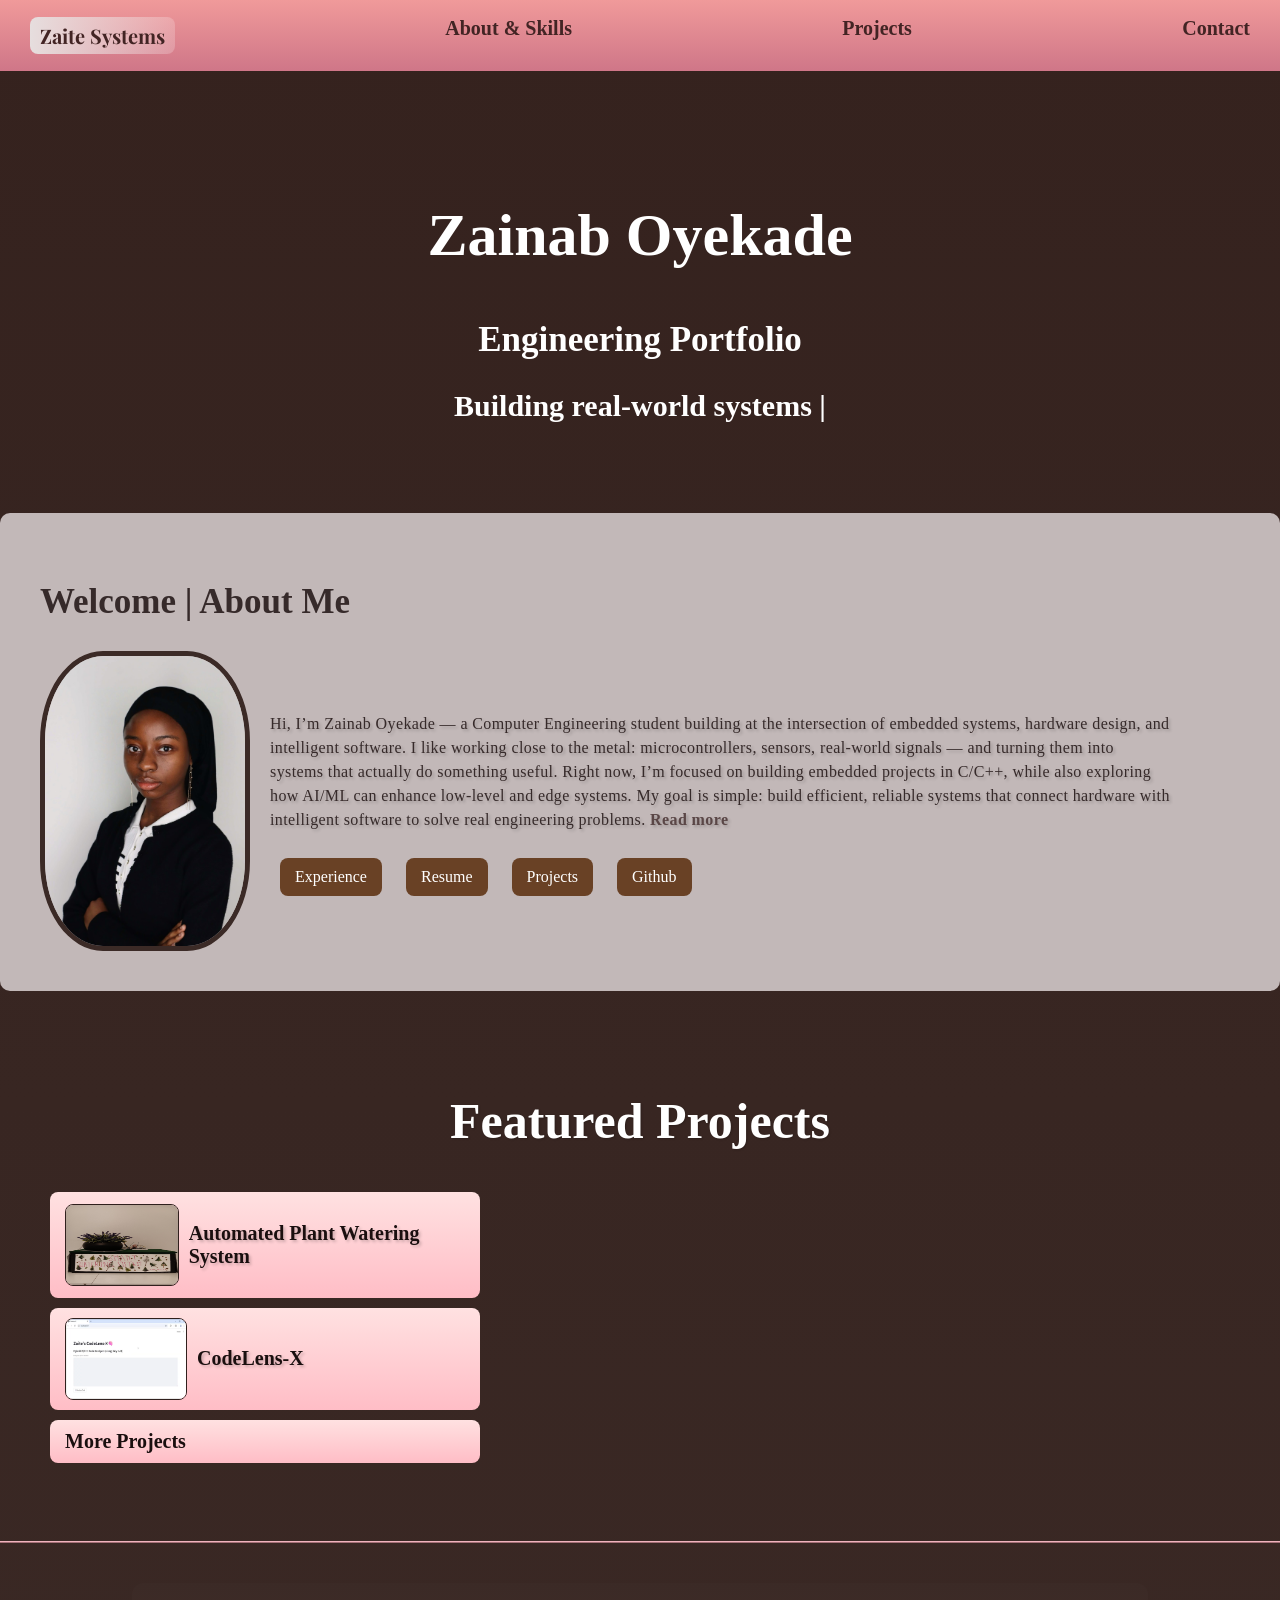
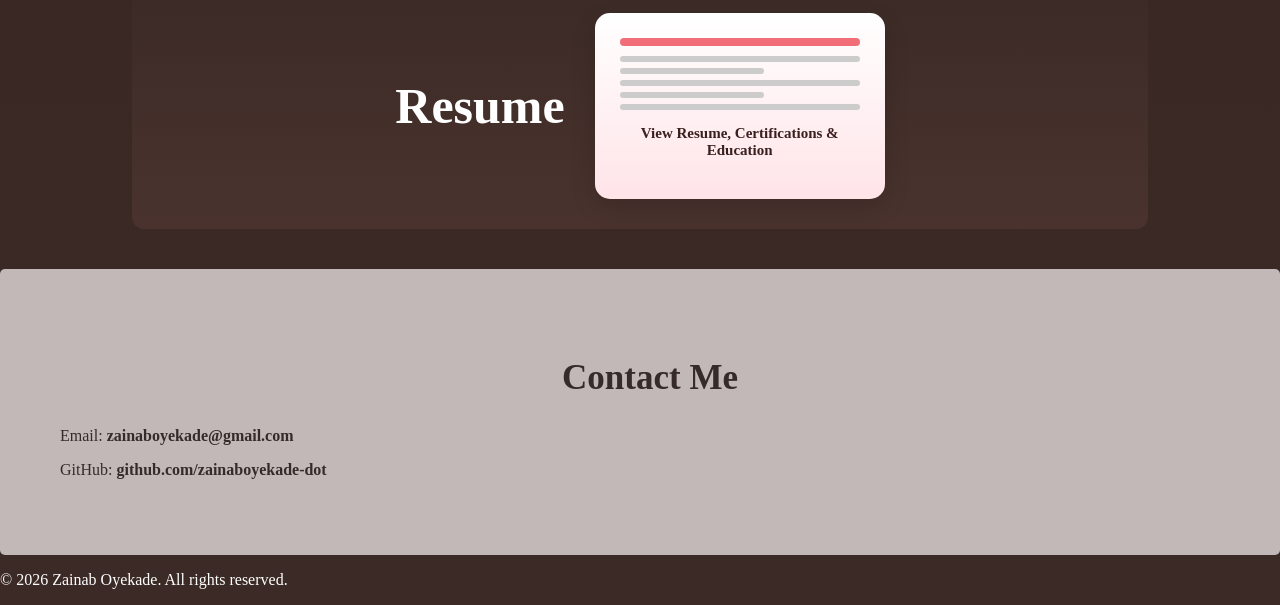
==== index.html @ 5d4d3b0e "Initial portfolio upload" ====
<!DOCTYPE html>
<html lang="en">

<head>
    <title>Zainab Oyekade | Portfolio</title>
    <link rel="stylesheet" href="style.css">
    <link href="https://fonts.googleapis.com/css2?family=Playfair+Display&family=Poppins&display=swap" rel="stylesheet">
</head>

<body>
    <nav class="navbar">
        <a href="index.html" class="brand">Zaite Systems</a>
        <a href="about.html">About & Skills</a>
        <a href="projects.html">Projects</a>
        <a href="#contact">Contact</a>
    </nav>

    <section class="hero">
        <h1>Zainab Oyekade</h1>
        <h2>Engineering Portfolio</h2>
        <h1 id="typedText"></h1>
    </section>

    <section class="box2">
        <h2 class="shead">Welcome | About Me</h2>

        <div class="about-content">
            <img id="headshot" src="images/Headshot 1.jpg" alt="Zainab Oyekade" width="200">

            <div class="about-text">
                <p class="p-a-list">
                    Hi, I’m Zainab Oyekade — a Computer Engineering student building at the intersection of embedded
                    systems, hardware
                    design, and intelligent software.

                    I like working close to the metal: microcontrollers, sensors, real-world signals — and turning them
                    into systems
                    that actually do something useful.

                    Right now, I’m focused on building embedded projects in C/C++, while also exploring how AI/ML can
                    enhance low-level
                    and edge systems.

                    My goal is simple: build efficient, reliable systems that connect hardware with intelligent software
                    to solve real
                    engineering problems.

                    <a class="link" href="about.html">Read more</a>
                </p>

                <!-- <button class="btn">More</button> make it 
                 a link instead after writing the description! -->

                <a href="about.html#exp-jump" class="btn">Experience</a>
                <!-- relevant jobs/internships/hackathons -->

                <a href="resume.html" class="btn">Resume</a>

                <a href="projects.html" class="btn">Projects</a>

                <a href="https://github.com/zainaboyekade-dot" target="_blank" class="btn">Github</a>

                <!--REMEMBER TO UNCOMMENT THE LINKEDIN LINK-->
                <!-- <a href="https://linkedin.com/in/zainaboyekade" target="_blank" class="btn">LinkedIn</a> -->

            </div>
        </div>

    </section>

    <section>
        <h2 class="projects">Featured Projects</h2>

        <a href="project1.html" class="prj-btn">
            <img src="images/full iot picture.jpg" alt="Project Image">
            <p>Automated Plant Watering System</p>
        </a>

        <a href="project2.html" class="prj-btn">
            <img src="images/codelens-x.png" alt="Project Image">
            <p>CodeLens-X</p>
        </a>
        <a href="projects.html#more-projects" class="prj-btn">More Projects</a>
    </section>

    <hr>

    <section class="box3">
        <h2 class="resume">Resume</h2>

        <a href="resume.html" class="resume-card">
            <div class="doc-preview">
                <div class="line"></div>
                <div class="line short"></div>
                <div class="line"></div>
                <div class="line short"></div>
                <div class="line"></div>
            </div>

            <p class="resume-text">View Resume, Certifications & Education</p>
        </a>
    </section>

    <section class="c-info" id="contact">
        <h2 class="c-head">Contact Me</h2>
        <p>Email: <a class="clink" href="mailto:zainaboyekade@gmail.com">zainaboyekade@gmail.com</a></p>
        <p>GitHub: <a class="clink" href="https://github.com/zainaboyekade-dot"
                target="_blank">github.com/zainaboyekade-dot</a></p>
    </section>

    <footer>
        <p> &copy; 2026 Zainab Oyekade. All rights reserved.</p>
    </footer>
    <script src="script.js" defer></script>
</body>

</html>
---- style.css ----
.brand {
    font-family: 'Playfair Display', serif;
    font-size: 26px;
    font-weight: 600;
    padding: 5px 10px;
    border-radius: 8px;
    background: linear-gradient(90deg, rgb(230, 222, 222), rgba(255, 255, 255, 0.2));
}

.navbar a:hover {
    color: rgb(131, 29, 29);
    background: linear-gradient(90deg, whitesmoke, rgba(242, 199, 199, 0.2));
    padding: 5px 10px;
    border-radius: 8px;
}

body {
    margin: 0;
    padding: 0;
    background: linear-gradient(180deg, #35221e, #3B2A26);
    color: white;
}

.navbar {
    background: linear-gradient(180deg, rgb(240, 154, 154), rgb(207, 118, 136));
    padding: 15px;
    display: flex;
    justify-content: space-between;
    position: sticky;
    top: 0;
}

.navbar a {
    color: rgb(66, 36, 36);
    text-decoration: none;
    margin: 2px 15px;
    font-weight: bold;
    font-size: 20px;
    transition: 0.3s;
}

.hero {
    text-align: center;
    padding: 80px;
}

.hero h1 {
    font-size: 60px;
}

.about-content {
    display: flex;
    align-items: center;
    gap: 20px;
}

.link {
    color: rgb(90, 70, 70);
    text-decoration: none;
    font-weight: bold;
}

.link:hover {
    color: rgb(125, 23, 23);
    text-decoration: underline;
}

.box2 #headshot {
    border: #3B2A26 solid 5px;
    border-radius: 30%;
}

.box2 {
    background-color: rgb(194, 184, 184);
    color: rgb(54, 42, 42);
    padding: 40px;
    margin: auto;
    border-radius: 10px;
}

.box2 p {
    margin-right: 70px;
}

h2 {
    font-size: 35px;
}

.box2 h3 {
    font-size: 20px;
}

section {
    padding: 60px 40px;
}

.btn {
    display: inline-block;
    margin: 10px;
    padding: 10px 15px;
    text-align: center;
    background-color: #694125;
    color: white;
    border-radius: 8px;
    cursor: pointer;
    transition: 0.3s;
    text-decoration: none;
}

.btn:hover {
    background-color: #8a5732;
    transform: scale(1.05);
}

hr {
    border: 0;
    height: 2.5px;
    background: linear-gradient(180deg, rgb(247, 222, 222), rgb(231, 138, 157), rgba(255, 255, 255, 0.2));
}

section .projects,
.c-head {
    text-align: center;
}

.projects {
    font-size: 50px;
    color: white;
    text-shadow: 1px 1px 2px rgba(0, 0, 0, 0.2);
}

.prj-btn p {
    text-shadow: 2px 2px 3px rgba(0, 0, 0, 0.2);
}

.prj-btn {
    margin: 10px;
    padding: 10px 15px;
    display: flex;
    align-items: center;
    gap: 10px;
    width: 400px;
    font-size: 20px;
    font-weight: bold;
    background: linear-gradient(180deg, rgb(255, 225, 225), #ffbdc6);
    color: #1a0f0f;
    font-weight: 600;
    border-radius: 8px;
    cursor: pointer;
    transition: 0.3s;
    text-decoration: none;
}

.prj-btn:hover {
    transform: scale(1.05);
}

.prj-btn img {
    width: 120px;
    height: 80px;
    border-radius: 8px;
    border: #30201d solid 1px;
}

.box3 {
    max-width: 1000px;
    margin: 40px auto;
    display: flex;
    justify-content: center;
    align-items: center;
    gap: 30px;
    padding: 30px 8px;
    background: linear-gradient(180deg, #3b2a26, #4a332e);
    border-radius: 12px;
}

.resume {
    font-size: 50px;
    margin: 0;
    font-size: 50px;
    max-width: 250px;
}

.resume-card {
    display: inline-block;
    padding: 25px;
    border-radius: 15px;
    background: linear-gradient(180deg, #fff, #ffe4e8);
    color: #2b1a1a;
    text-decoration: none;
    transition: all 0.3s ease;
    width: 240px;
    box-shadow: 0 10px 25px rgba(0, 0, 0, 0.15);
}

.resume-card:hover {
    transform: translateY(-10px) scale(1.04);
    box-shadow: 0 20px 40px rgba(0, 0, 0, 0.25);
}

/* fake document */
.doc-preview::before {
    content: "";
    display: block;
    height: 8px;
    background: #f16e79;
    border-radius: 4px;
    margin-bottom: 10px;
}

/* fake text lines */
.line {
    height: 6px;
    background: #ccc;
    margin: 6px 0;
    border-radius: 3px;
}

.line.short {
    width: 60%;
}

/* text under it */
.resume-text {
    font-size: 15px;
    font-weight: 600;
    text-align: center;
    color: #3a1f1f;
}

html {
    scroll-behavior: smooth;
}

.c-info {
    background-color: rgb(194, 184, 184);
    color: rgb(54, 42, 42);
    padding-left: 60px;
    margin: auto;
    border-radius: 5px;
    text-decoration: none;
}

.clink {
    color: rgb(54, 42, 42);
    text-decoration: none;
    font-weight: bold;
}

.clink:hover {
    color: rgb(117, 2, 2);
    text-decoration: underline;
}

.a-box #headshot {
    border: #3B2A26 solid 5px;
    border-radius: 30%;
}

.a-box {
    background-color: rgb(194, 184, 184);
    color: rgb(54, 42, 42);
    padding: 40px;
    margin: auto;
    border-radius: 10px;
}

.a-box h3 {
    font-size: 20px;
}

.abt-head {
    font-size: 50px;
    text-shadow: 1px 1px 2px rgba(0, 0, 0, 0.483);
    margin-bottom: 20px;
}

.stats {
    margin-top: 50px;
    justify-content: center;
    align-items: center;
    display: flex;
    flex-wrap: wrap;
    gap: 10px;
    flex: 1;
}

.stat-card {
    background: linear-gradient(180deg, #bb6666, #3a1414);
    padding: 15px;
    border-radius: 12px;
    text-align: center;
    min-width: 100px;
    color: white;
}

.h-list {
    font-size: 22px;
    display: flex;
    align-items: center;
    gap: 15px;
    font-weight: bold;
    margin: 20px 0;
}

.skills-inline {
    display: flex;
    flex-wrap: wrap;
    gap: 10px;
}

.skill {
    font-size: 16px;
    display: inline-block;
    padding: 4px 12px;
    background-color: #fab9e3;
    color: rgb(14, 0, 0);
    border-radius: 10px;
    font-weight: bold;
}

.skill-box {
    align-items: center;
    display: inline-block;
    color: white;
    padding: 15px;
    border-radius: 15px;
    background: linear-gradient(180deg, #180f0f, rgb(72, 21, 21));
    text-decoration: none;
    transition: all 0.3s ease;
    width: border-box;
    text-shadow: 2px 2px 3px #fab9e3;
    box-shadow: 0 10px 25px rgba(243, 12, 12, 0.15);
}

.top-row {
    align-items: center;
    width: 100%;
    box-sizing: border-box;
    margin-top: 40px;
    padding: 20px;
    background-color: whitesmoke;
    border-radius: 20px;
}

.exp-container {
    margin-top: 20px;
    display: grid;
    gap: 70px;
    grid-template-columns: repeat(2, 450px);
    justify-content: center;
}

.exp-box {
    margin-top: 5px;
    padding: 25px;
    border-radius: 15px;
    background: linear-gradient(180deg, #fff, #ffe4e8);
    color: #2b1a1a;
    box-shadow: 0 10px 25px rgba(0, 0, 0, 0.15);
}

.p-a-list {
    line-height: 1.5;
    letter-spacing: 0.4px;
    text-shadow: 2px 2px 3px rgba(0, 0, 0, 0.2);
}

.projects-page {
    padding: 20px;
    color: white;
}

.project-grid {
    display: grid;
    grid-template-columns: repeat(auto-fit, minmax(250px, 1fr));
    gap: 40px;
    margin-bottom: 40px;
}

.project-card {
    background: linear-gradient(180deg, #f7d6e0, #ffffff);
    color: #200202;
    padding: 10px;
    border-radius: 12px;
    text-align: center;
    transition: 0.3s;
    width: 400px;
}

.project-card img {
    width: 200px;
    height: 200px;
    border-radius: 8px;
    border: 10 px;
}

.section-title {
    margin-top: 40px;
    font-size: 40px;
    border-left: 4px solid #f16e79;
    padding-left: 10px;
}

.feature-list {
    padding-left: 0;
    margin-top: 15px;
}

.feature-list li {
    color: #3a1f1f;
    list-style: none;
    background: rgba(255, 255, 255, 0.7);
    margin: 8px 0;
    padding: 10px;
    border-radius: 8px;
}

.challenge p {
    color: #3a1f1f;
    background: rgba(255, 255, 255, 0.7);
    padding: 10px;
    border-radius: 8px;
    margin: 10px 0;
}

.bullet {
    text-shadow: 2px 2px 3px rgba(0, 0, 0, 0.2);
}

.p1-para {
    padding-left: 40px;
    text-shadow: 2px 2px 3px rgba(0, 0, 0, 0.2);
}

.resume-header {
    text-align: center;
    padding: 60px 20px;
}

.resume-name {
    font-size: 40px;
    margin-bottom: 10px;
}

.resume-role {
    font-size: 20px;
    color: #ffffff;
    margin-bottom: 20px;
    opacity: 0.8;
}

.resume-name {
    font-size: 40px;
    margin-bottom: 10px;
}

.resume-section {
    color: #4b1010;
    max-width: 900px;
    margin: 20px auto;
    padding: 20px;
    background-color: white;
    border-radius: 12px;
    box-shadow: 0 10px 25px rgba(0, 0, 0, 0.08);
}

.resume-title {
    color: #3a1f1f;
    font-size: 30px;
    border-left: 4px solid #f16e79;
    padding-left: 10px;
    margin-bottom: 15px;
    text-shadow: #2b1a1a 1px 1px 1px;
}

.resume-list {
    list-style: none;
    padding-left: 0;
}

.resume-list li {
    color: white;
    background: rgba(202, 34, 34, 0.7);
    margin: 8px 0;
    padding: 10px;
    border-radius: 8px;
}

.resume-item h3 {
    margin-top: 10px;
    font-size: 18px;
}

#typedText {
    font-size: 30px;
    margin-bottom: 10px;
    font-weight: 600;
}

#typedText::after {
    content: "|";
    animation: blink 0.8s infinite;
}

@keyframes blink {
    50% {
        opacity: 0;
    }
}
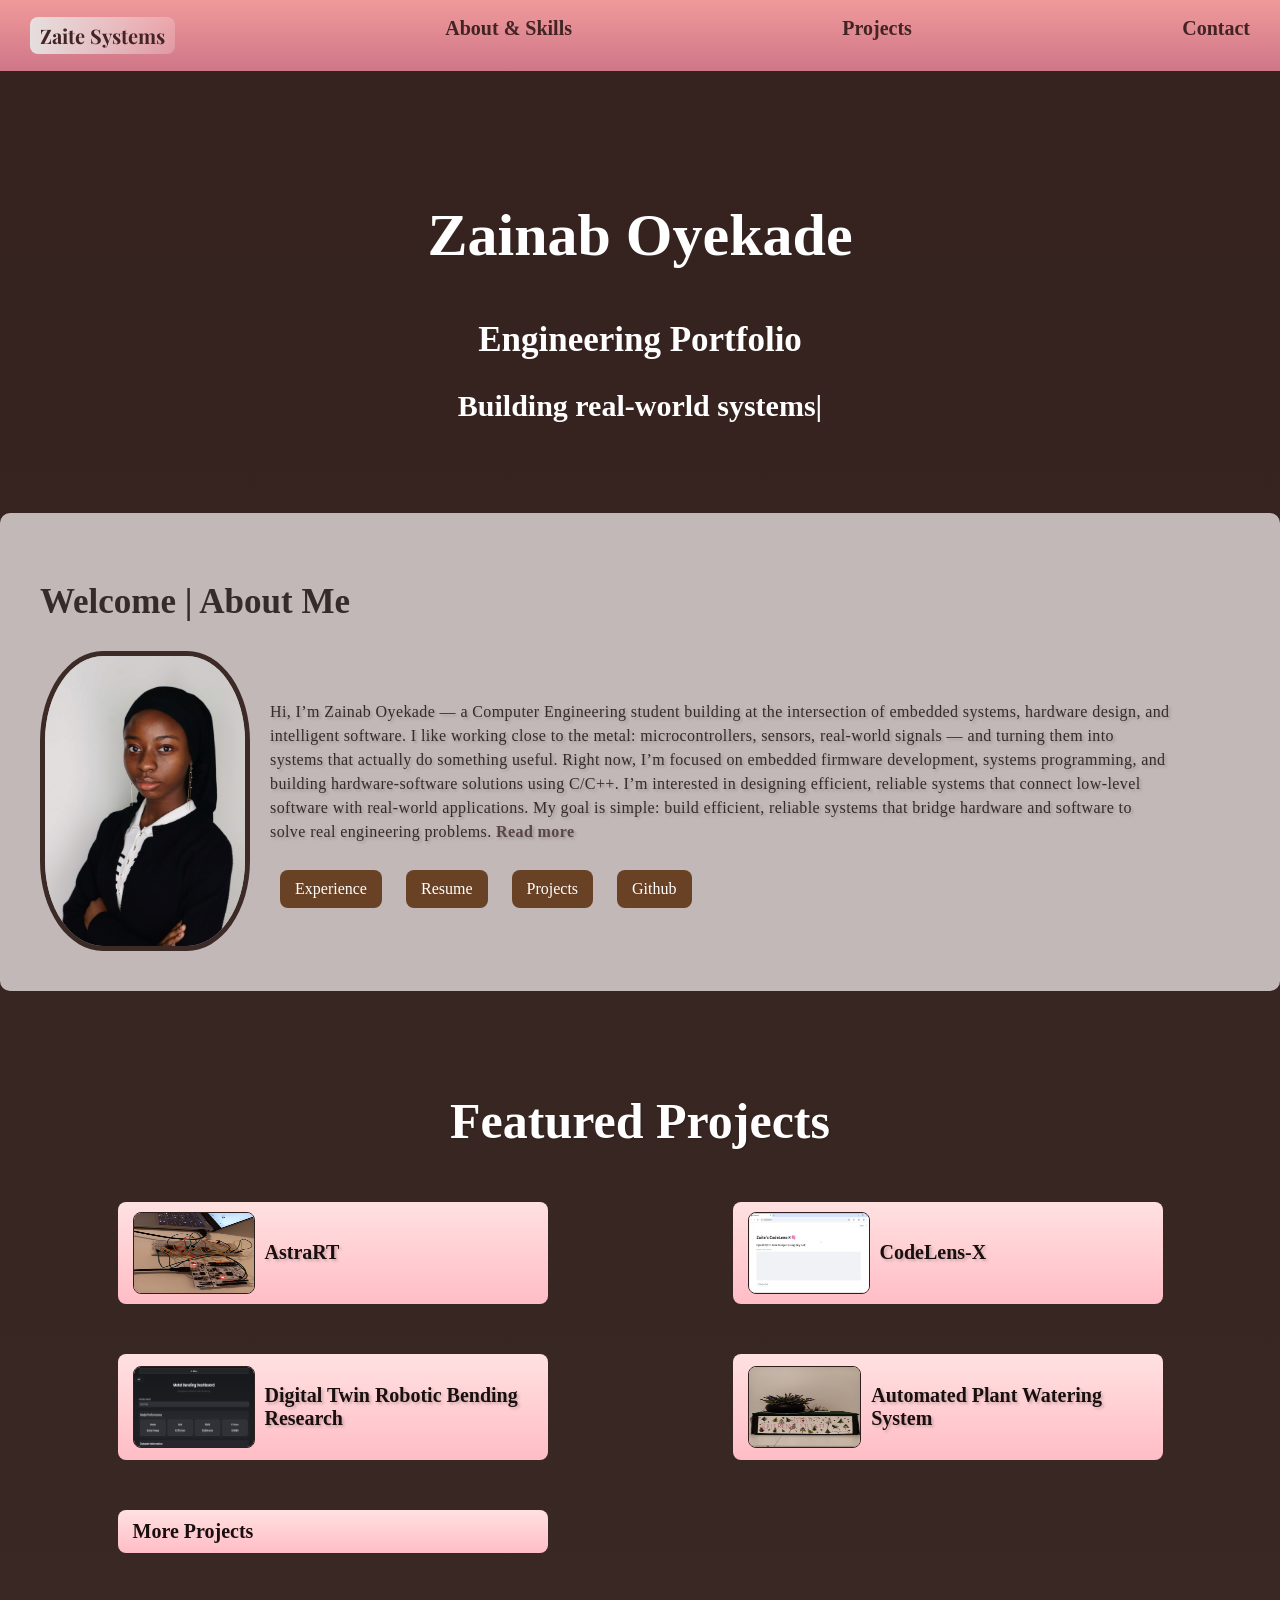
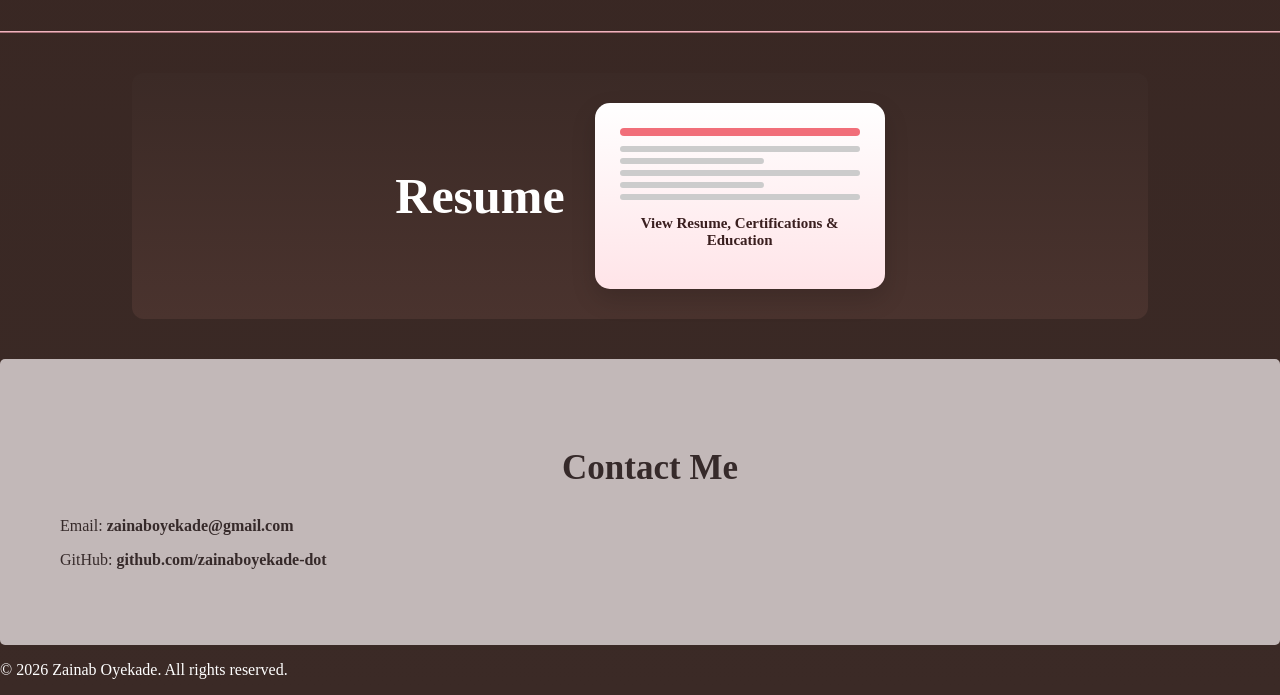
==== commit 066e28f4: "Update portfolio with AstraRT, Digital Twin research, and resume" ====
--- a/index.html
+++ b/index.html
@@ -34,16 +34,18 @@
                     design, and intelligent software.
 
                     I like working close to the metal: microcontrollers, sensors, real-world signals — and turning them
-                    into systems
-                    that actually do something useful.
+                    into systems that
+                    actually do something useful.
 
-                    Right now, I’m focused on building embedded projects in C/C++, while also exploring how AI/ML can
-                    enhance low-level
-                    and edge systems.
+                    Right now, I’m focused on embedded firmware development, systems programming, and building
+                    hardware-software solutions
+                    using C/C++. I’m interested in designing efficient, reliable systems that connect low-level software
+                    with real-world
+                    applications.
 
-                    My goal is simple: build efficient, reliable systems that connect hardware with intelligent software
-                    to solve real
-                    engineering problems.
+                    My goal is simple: build efficient, reliable systems that bridge hardware and software to solve real
+                    engineering
+                    problems.
 
                     <a class="link" href="about.html">Read more</a>
                 </p>
@@ -71,16 +73,34 @@
     <section>
         <h2 class="projects">Featured Projects</h2>
 
-        <a href="project1.html" class="prj-btn">
-            <img src="images/full iot picture.jpg" alt="Project Image">
-            <p>Automated Plant Watering System</p>
-        </a>
+        <div class="featured-projects">
 
-        <a href="project2.html" class="prj-btn">
-            <img src="images/codelens-x.png" alt="Project Image">
-            <p>CodeLens-X</p>
-        </a>
-        <a href="projects.html#more-projects" class="prj-btn">More Projects</a>
+            <a href="astra.html" class="prj-btn">
+                <img src="images/astra.png" alt="AstraRT Embedded Firmware Framework">
+                <p>AstraRT</p>
+            </a>
+
+            <a href="project2.html" class="prj-btn">
+                <img src="images/codelens-x.png" alt="CodeLens-X Static Analysis Tool">
+                <p>CodeLens-X</p>
+            </a>
+
+            <a href="digitwinresearch.html" class="prj-btn">
+                <img src="images/digitwin.png" alt="Digital Twin Robotic Bending Research">
+                <p>Digital Twin Robotic Bending Research</p>
+            </a>
+
+            <a href="project1.html" class="prj-btn">
+                <img src="images/full iot picture.jpg" alt="Automated Plant Watering System">
+                <p>Automated Plant Watering System</p>
+            </a>
+
+            <a href="projects.html#more-projects" class="prj-btn">
+                More Projects
+            </a>
+
+        </div>
+
     </section>
 
     <hr>
--- a/style.css
+++ b/style.css
@@ -121,6 +121,13 @@
 section .projects,
 .c-head {
     text-align: center;
+}
+
+.featured-projects {
+    display: grid;
+    grid-template-columns: repeat(2, 1fr);
+    justify-items: center;
+    gap: 30px;
 }
 
 .projects {
@@ -373,9 +380,10 @@
 
 .project-grid {
     display: grid;
-    grid-template-columns: repeat(auto-fit, minmax(250px, 1fr));
+    grid-template-columns: repeat(2, 1fr);
     gap: 40px;
     margin-bottom: 40px;
+    justify-items: center;
 }
 
 .project-card {
